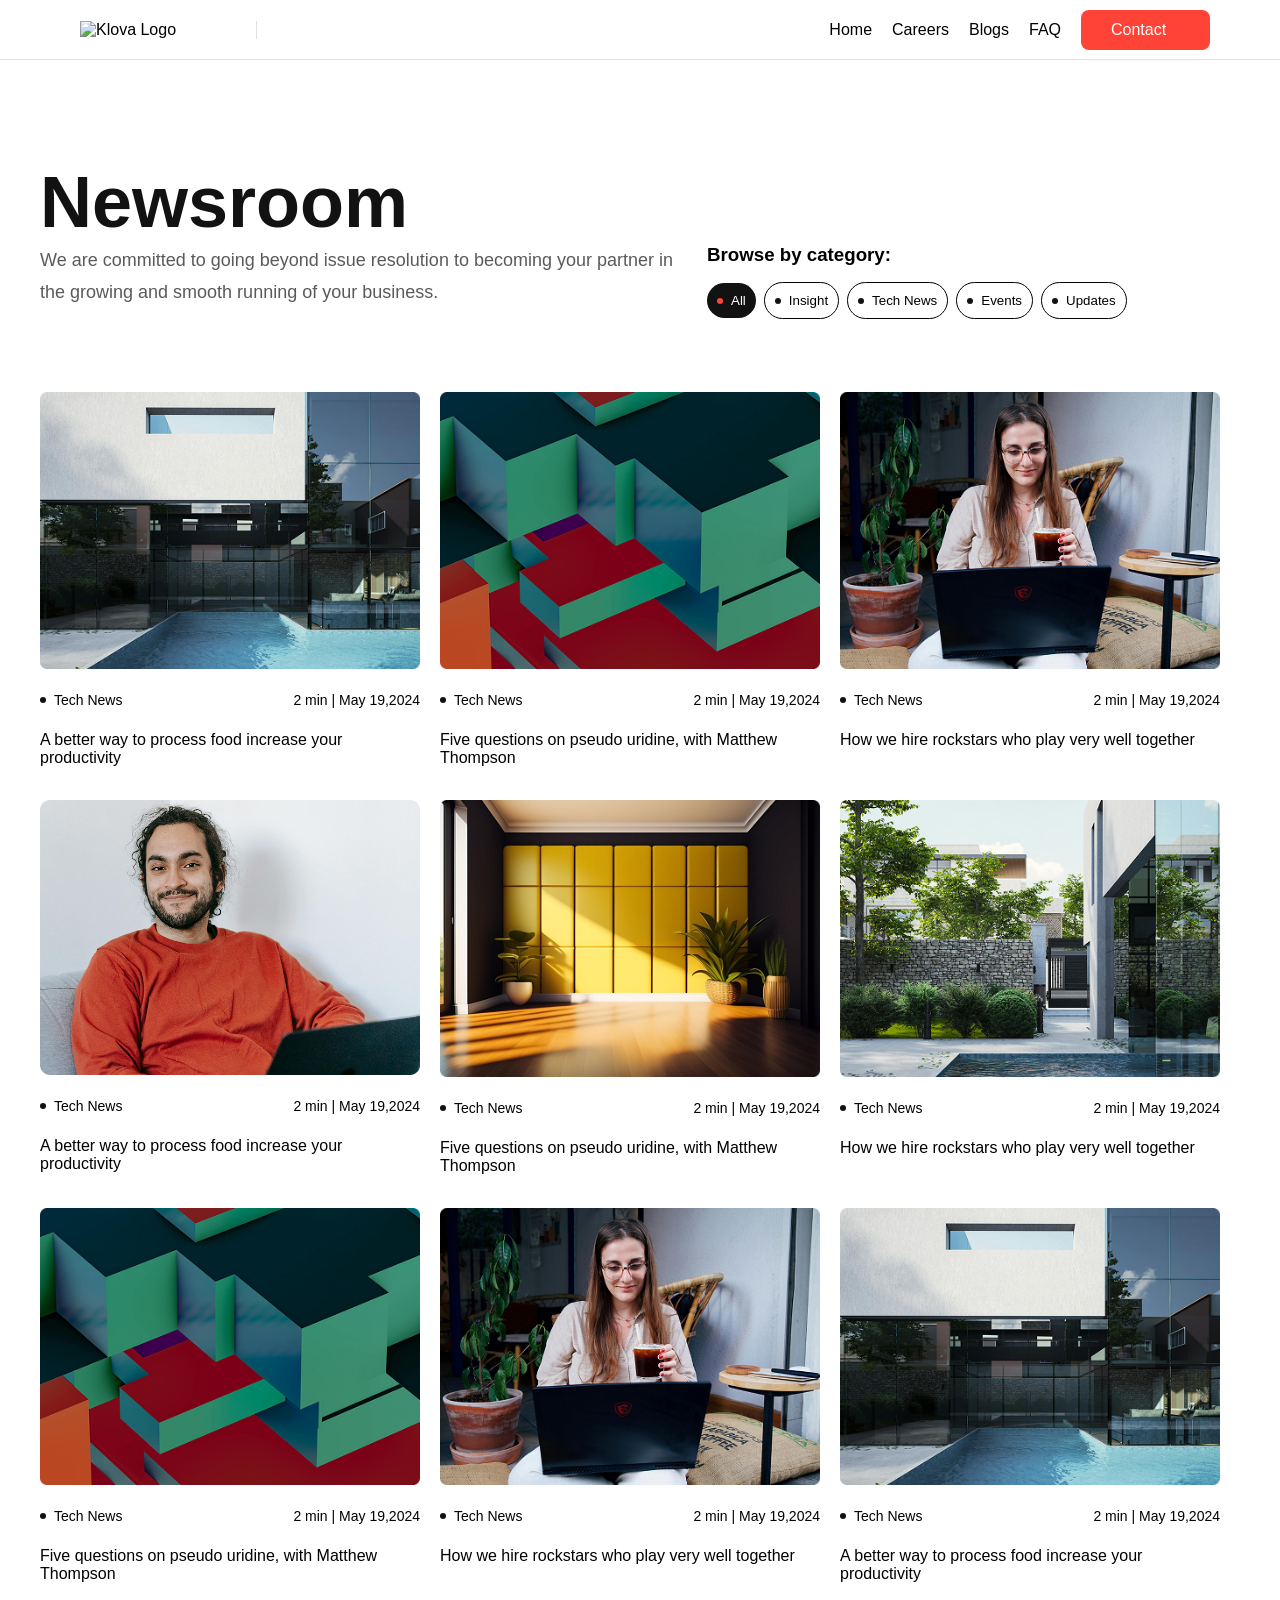
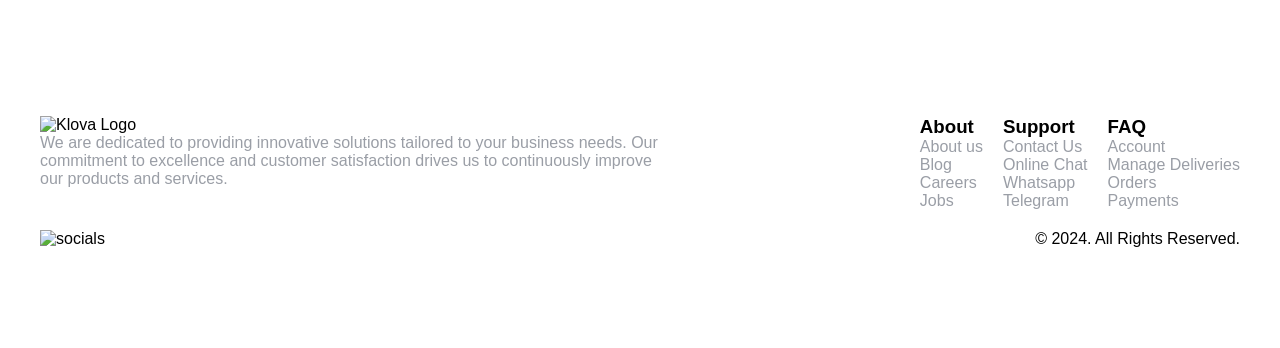
==== blog.html @ 9c0c63ca "Add full website files" ====
<!DOCTYPE html>
<html lang="en">
<head>
    <meta charset="UTF-8">
    <meta name="viewport" content="width=device-width, initial-scale=1.0">
    <title>Klova - Blog</title>
    <link rel="stylesheet" href="blog.css">
</head>
<body>
    <nav class="Desktop">
      <div class="logo">
        <img src="./Images/klova-logo2.png" alt="Klova Logo" />
      </div>

        <ul class="nav-links">
          <li><a href="./index.html">Home</a></li>
          <li><a href="#">Careers</a></li>
          <li><a href="./blog.html">Blogs</a></li>
          <li><a href="#">FAQ</a></li>
          <li><a href="./contact.html" class="nav-contact-btn">
            <img src="./Images/flash.png" alt="" />
            <p>Contact</p>
          </a></li>
        </ul>
      </div>
    </nav>

    <nav class="Mobile">
      <div class="logo">
        <img src="./Images/klova-logo2.png" alt="Klova Logo" />
      </div>

      <div class="menu">
        <img src="./Images/menu.png" alt="Menu Icon" />
      </div>

      <div class="mobile-nav-link">
        <ul class="nav-links">
            <li><a href="#">Home</a></li>
            <li><a href="./career.html">Careers</a></li>
            <li><a href="#">Blogs</a></li>
            <li><a href="#">FAQ</a></li>
            <li><a href="#" class="nav-contact-btn">
                <img src="./Images/flash.png" alt="" />
                <p>Contact</p>
            </a></li>
         </ul>
     </div>
    </nav>

    <header>
        <h1>Newsroom</h1>

        <div class="heading">
            <div class="intro">
                
                <p>We are committed to going beyond issue resolution to becoming your partner in the growing and smooth running of your business.</p>
            </div>

            <div class="Browse">
                <h3>Browse by category:</h3>


                <div class="category">
                    <button class="box-1">
                        <div class="dot-1"></div>
                        <p>All</p>
                    </button>

                    <button class="box">
                        <div class="dot"></div>
                        <p>Insight</p>
                    </button>
                    <button class="box">
                        <div class="dot"></div>
                        <p>Tech News</p>
                    </button>
                    <button class="box">
                        <div class="dot"></div>
                        <p>Events</p>
                    </button>
                    <button class="box">
                        <div class="dot"></div>
                        <p>Updates</p>
                    </button>
                </di>
            </div>
        </div>
    </header>

    <div class="flexbox">
        <div class="container">
            <img src="./Images/Blog-image-1.png" alt="Blog Image 1">
            <div class="info">
                <div class="news">
                    <div class="small-dot-icon"></div>
                    <p>Tech News</p>
                </div>

                <div>
                    <p>2 min | May 19,2024</p>
                </div>
            </div>
            <p>A better way to process food increase your productivity</p>
        </div>

        <div class="container">
            <img src="./Images/Blog-image-2.png" alt="Blog Image 2">
            <div class="info">
                <div class="news">
                    <div class="small-dot-icon"></div>
                    <p>Tech News</p>
                </div>

                <div>
                    <p>2 min | May 19,2024</p>
                </div>
            </div>

            <p>Five questions on pseudo uridine, with Matthew Thompson</p>
        </div>

        <div class="container">
            <img src="./Images/Blog-image-3.png" alt="Blog Image 3">
            <div class="info">
                <div class="news">
                    <div class="small-dot-icon"></div>
                    <p>Tech News</p>
                </div>

                <div>
                    <p>2 min | May 19,2024</p>
                </div>
            </div>

            <p>How we hire rockstars who play very well together</p>
        </div>
    </div>

    <div class="flexbox">
        <div class="container">
            <img src="./Images/Man-with-pc.png" alt="Man with PC">
            <div class="info">
                <div class="news">
                    <div class="small-dot-icon"></div>
                    <p>Tech News</p>
                </div>

                <div>
                    <p>2 min | May 19,2024</p>
                </div>
            </div>

            <p>A better way to process food increase your productivity</p>
        </div>

        <div class="container">
            <img src="./Images/Blog-image-5.png" alt="">
            <div class="info">
                <div class="news">
                    <div class="small-dot-icon"></div>
                    <p>Tech News</p>
                </div>

                <div>
                    <p>2 min | May 19,2024</p>
                </div>
            </div>

            <p>Five questions on pseudo uridine, with Matthew Thompson</p>
        </div>

        <div class="container">
            <img src="./Images/Blog-image-6.png" alt="Blog Image 6">
            <div class="info">
                <div class="news">
                    <div class="small-dot-icon"></div>
                    <p>Tech News</p>
                </div>

                <div>
                    <p>2 min | May 19,2024</p>
                </div>
            </div>

            <p>How we hire rockstars who play very well together</p>
        </div>
    </div>

    <div class="flexbox">
        <div class="container">
            <img src="./Images/Blog-image-2.png" alt="">
            <div class="info">
                <div class="news">
                    <div class="small-dot-icon"></div>
                    <p>Tech News</p>
                </div>

                <div>
                    <p>2 min | May 19,2024</p>
                </div>
            </div>

            <p>Five questions on pseudo uridine, with Matthew Thompson</p>
        </div>

        <div class="container">
            <img src="./Images/Blog-image-3.png" alt="">
            <div class="info">
                <div class="news">
                    <div class="small-dot-icon"></div>
                    <p>Tech News</p>
                </div>

                <div>
                    <p>2 min | May 19,2024</p>
                </div>
            </div>

            <p>How we hire rockstars who play very well together
        </div>

        <div class="container">
            <img src="./Images/Blog-image-1.png" alt="Blog Image 1">
            <div class="info">
                <div class="news">
                    <div class="small-dot-icon"></div>
                    <p>Tech News</p>
                </div>

                <div>
                    <p>2 min | May 19,2024</p>
                </div>
            </div>

            <p>A better way to process food increase your productivity</p>
        </div>
    </div>



    <footer>
        <div class="footer-logo">
            <img src="./Images/klova-logo2.png" alt="Klova Logo" />
            <p>We are dedicated to providing innovative solutions tailored to your business needs. Our commitment to excellence and customer satisfaction drives us to continuously improve our products and services.</p>
        </div>

        <div class="footer-links">
            <div class="About">
                <h3>About</h3>
                <a href="#"><p>About us</p></a>
                <a href="#"><p>Blog</p></a>
                <a href="#"><p>Careers</p></a>
                <a href="#"><p>Jobs</p></a>
            </div>
            <div class="Support">
                <h3>Support</h3>
                <a href="#"><p>Contact Us</p></a>
                <a href="#"><p>Online Chat</p></a>
                <a href="#"><p>Whatsapp</p></a>
                <a href="#"><p>Telegram</p></a>
            </div>
            <div class="FAQ">
                <h3>FAQ</h3>
                <a href="#"><p>Account</p></a>
                <a href="#"><p>Manage Deliveries</p></a>
                <a href="#"><p>Orders</p></a>
                <a href="#"><p>Payments</p></a>
            </div>
        </div>
    </footer>
    <div class="socials">
        <img src="./Images/socials.png" alt="socials" />

        <p>© 2024. All Rights Reserved.</p>
    </div>

    

    <script src="blog.js"></script>
</body>
</html>
---- blog.css ----
* {
  padding: 0;
  margin: 0;
  box-sizing: border-box;
  font-family: "Switzer", sans-serif;
}

body {
  background-color: #fff;
  margin-bottom: 100px;
}

.Desktop {
  display: flex;
  width: 100%;
  height: 60px;
  justify-content: space-between;
  align-items: center;
  border-bottom: 1px solid #e0e0e0;
}

.Mobile {
  display: none;
}

.logo {
  border-right: 1px solid #e0e0e0;
  padding: 0 80px;
}

.nav-links {
  display: flex;
  gap: 20px;
  align-items: center;
  padding: 0 70px;
}

.nav-contact-btn {
  display: flex;
  gap: 10px;
  align-items: center;
  justify-items: center;
  width: 129px;
  height: 40px;
  color: #fff;
  background-color: #ff4337;
  padding: 10px 20px;
  border-radius: 8px;
}

.nav-contact-btn:hover {
  background-color: #ff4337;
  opacity: 0.8;
  scale: 1.1;
  transition: all 0.3s ease;
}

li {
  list-style: none;
}

a {
  text-decoration: none;
  color: #000;
}

header {
  max-width: 1200px;
  margin: auto;
  height: 332px;
  padding-top: 100px;
}

h1 {
  width: 627px;
  height: 84px;
  font-size: 72px;
  font-weight: 600;
  font-style: medium;
  line-height: 84px;
  letter-spacing: -3%;
  color: #121212;
}

.heading {
  display: flex;
  justify-content: space-between;
}

.intro {
  width: 633px;
  height: 64px;
  font-size: 18px;
  line-height: 32px;
  letter-spacing: 0%;
  font-style: medium;
  font-weight: 500;
  color: #121212b2;
}

.Browse {
  width: 533px;
  height: 79px;
  display: flex;
  flex-direction: column;
  gap: 16px;
}

.category {
  display: flex;
  gap: 8px;
  align-items: center;
  justify-items: center;
}

.box {
  display: flex;
  gap: 8px;
  border-radius: 200px;
  padding: 10px;
  border: 1px solid black;
  background-color: #ffffff;
  cursor: pointer;
}

.dot {
  height: 6px;
  width: 6px;
  background-color: #121212;
  border-radius: 50%;
  margin-top: 5px;
}

.box-1 {
  display: flex;
  gap: 8px;
  border-radius: 200px;
  padding: 10px;
  border: none;
  background-color: #121212;
  color: #ffffff;
  cursor: pointer;
}

.dot-1 {
  height: 6px;
  width: 6px;
  background-color: #ff4337;
  border-radius: 50%;
  margin-top: 5px;
}

.flexbox {
  max-width: 1200px;
  margin: auto;
  display: flex;
  gap: 20px;
}

.container {
  display: flex;
  flex-direction: column;
  height: 408px;
  width: 380px;
  gap: 15px;
}

.info {
  display: flex;
  align-items: center;
  justify-content: space-between;
}

.info p {
  font-size: 14px;
  font-weight: 400;
  font-style: medium;
  line-height: 32px;
  letter-spacing: 0%;
}

.news {
  display: flex;
  align-items: center;
  gap: 8px;
}

.small-dot-icon {
  height: 6px;
  width: 6px;
  background-color: #121212;
  border-radius: 50%;
}

footer {
  max-width: 1200px;
  margin: auto;
  display: flex;
  gap: 20px;
  justify-content: space-between;
  margin-top: 100px;
}

footer p {
  color: #9a9ea6;
}

.footer-logo {
  gap: 10px;
  align-items: center;
  width: 630px;
}

.footer-links {
  display: flex;
  gap: 20px;
  align-items: center;
  justify-items: center;
}

.socials {
  display: flex;
  gap: 20px;
  align-items: center;
  justify-content: space-between;
  max-width: 1200px;
  margin: auto;
  padding-top: 20px;
}

@media screen and (max-width: 768px) {
  body {
    justify-content: center;
  }

  .Desktop {
    display: none;
  }

  .Mobile {
    display: flex;
    justify-content: space-between;
    align-items: center;
    border-bottom: 1px solid #ddd;
    width: 100%;
  }

  .logo {
    border-right: 1px solid #e0e0e0;
    padding: 0 15px;
  }

  .menu {
    width: 30px;
    height: 30px;
    cursor: pointer;
  }

  .mobile-nav-link {
    display: none;
    flex-direction: column;
    position: absolute;
    top: 50px;
    left: 0;
    width: 756px;
    background-color: white;
    box-shadow: 0 2px 5px rgba(0, 0, 0, 0.1);
    border: 1px solid #ddd;
    padding: 20px 30px;
  }

  .mobile-nav-link .nav-links {
    margin-left: -95px;
  }

  header {
    width: 100%;
    margin: auto;
    height: 378px;
    padding-top: 100px;
    display: flex;
    flex-direction: column;
    padding: 20px;
    gap: 16px;
  }

  h1 {
    width: 210px;
    height: 56px;
    font-size: 43px;
    font-weight: 600;
    font-style: medium;
    line-height: 56px;
    letter-spacing: -3%;
    color: #121212;
  }

  .heading {
    display: flex;
    flex-direction: column;
    justify-content: space-between;
    gap: 20px;
  }

  .intro {
    width: 342px;
    height: 72px;
    font-size: 16px;
    line-height: 24px;
    letter-spacing: 0%;
    font-style: medium;
    font-weight: 500;
    color: #121212b2;
  }

  .Browse {
    width: 342px;
    height: 260px;
    display: flex;
    flex-direction: column;
    gap: 16px;
  }

  .category {
    display: flex;
    gap: 8px;
    align-items: center;
    justify-items: center;
    max-width: 342px;
    height: 80px;
  }

  .box {
    display: flex;
    gap: 8px;
    border-radius: 200px;
    padding: 10px;
    border: 1px solid black;
    background-color: #ffffff;
    cursor: pointer;
  }

  .dot {
    height: 6px;
    width: 6px;
    background-color: #121212;
    border-radius: 50%;
    margin-top: 5px;
  }

  .box-1 {
    display: flex;
    gap: 8px;
    border-radius: 200px;
    padding: 10px;
    border: none;
    background-color: #121212;
    color: #ffffff;
    cursor: pointer;
  }

  .dot-1 {
    height: 6px;
    width: 6px;
    background-color: #ff4337;
    border-radius: 50%;
    margin-top: 5px;
  }

  .flexbox {
    width: 342px;
    display: flex;
    flex-direction: column;
    align-items: center;
    gap: 20px;
  }

  .container {
    display: flex;
    flex-direction: column;
    height: 408px;
    width: 380px;
    gap: 15px;
    padding: 20px;
  }

  footer {
    max-width: 1200px;
    margin: auto;
    display: flex;
    flex-direction: column;
    gap: 20px;
    top: 181px;
    padding: 20px;
    justify-content: space-between;
  }

  .footer-logo {
    gap: 10px;
    align-items: center;
    width: 100%;
  }

  .footer-links {
    display: flex;
    flex-direction: column;
    left: 0;
    gap: 20px;
    align-items: flex-start;
    justify-items: center;
  }

  .socials {
    padding: 20px;
    display: flex;
    flex-direction: column;
    gap: 10px;
    align-items: flex-start;
  }
}
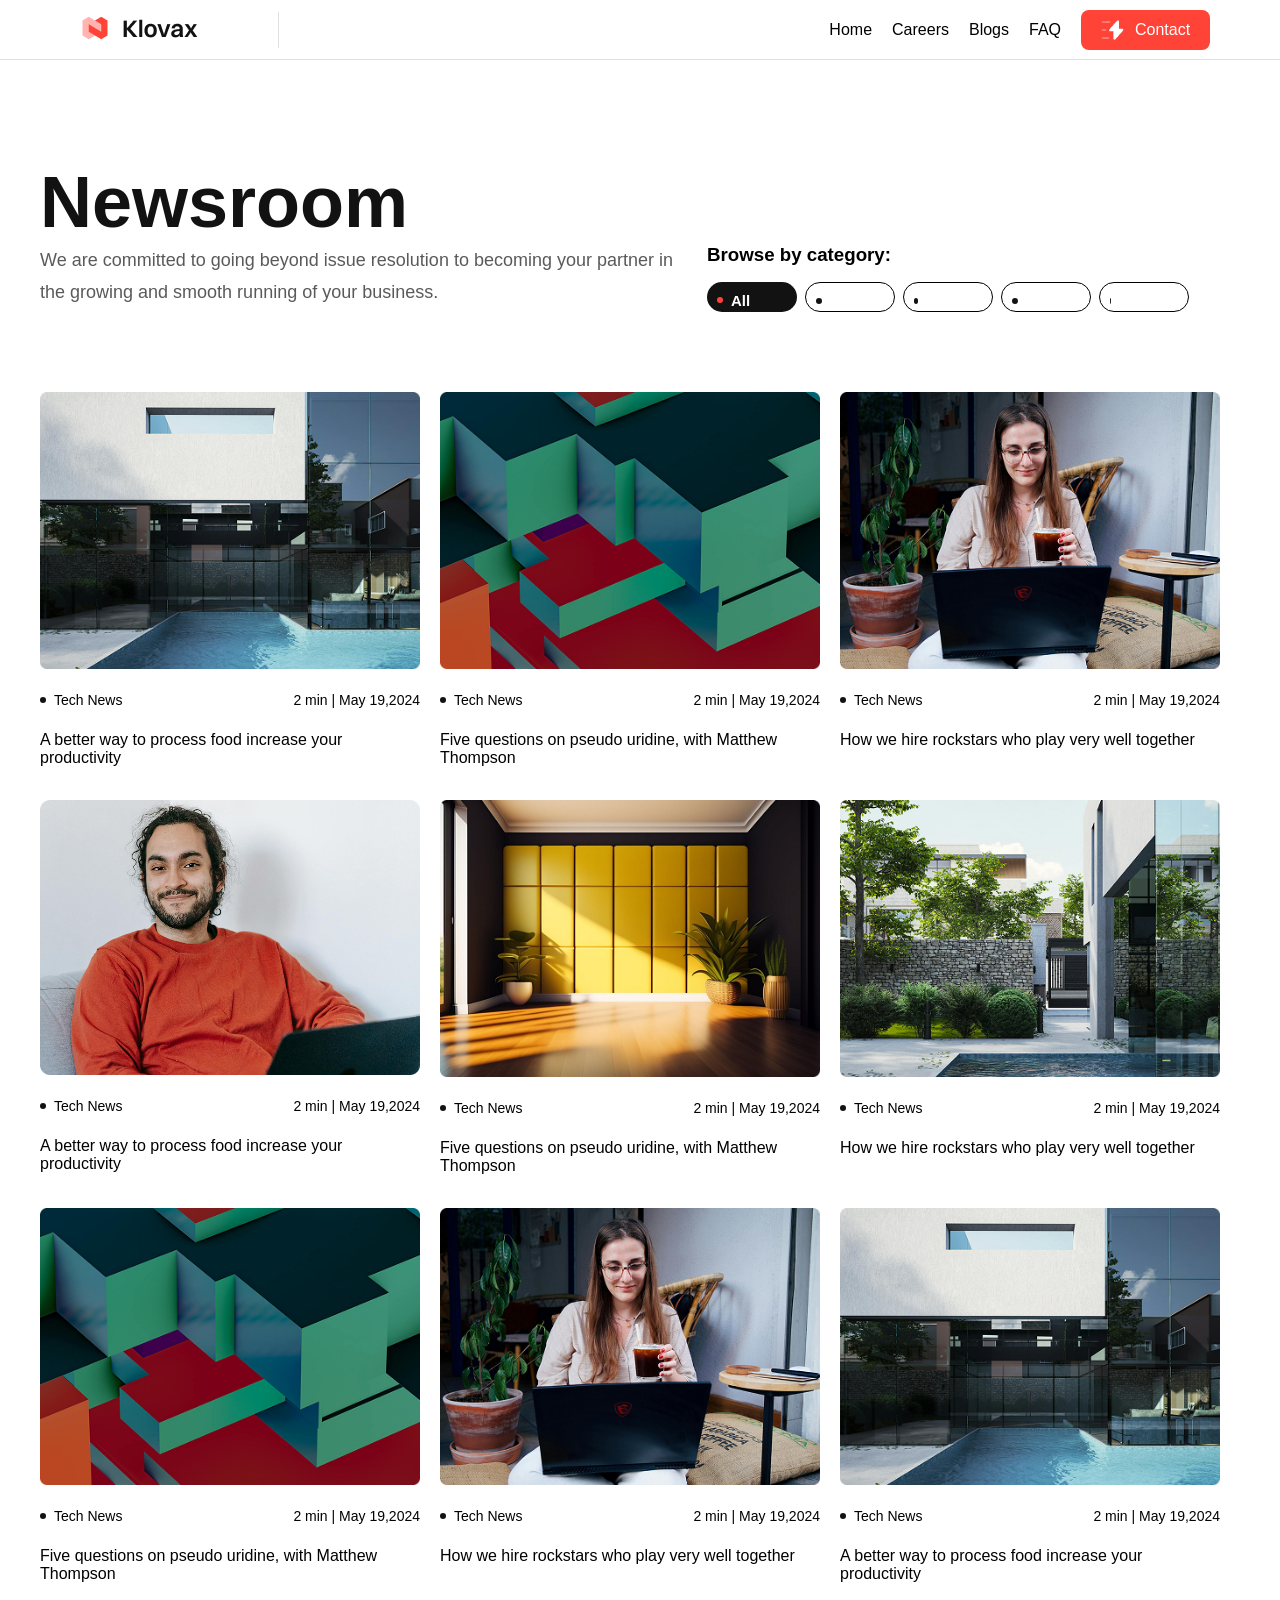
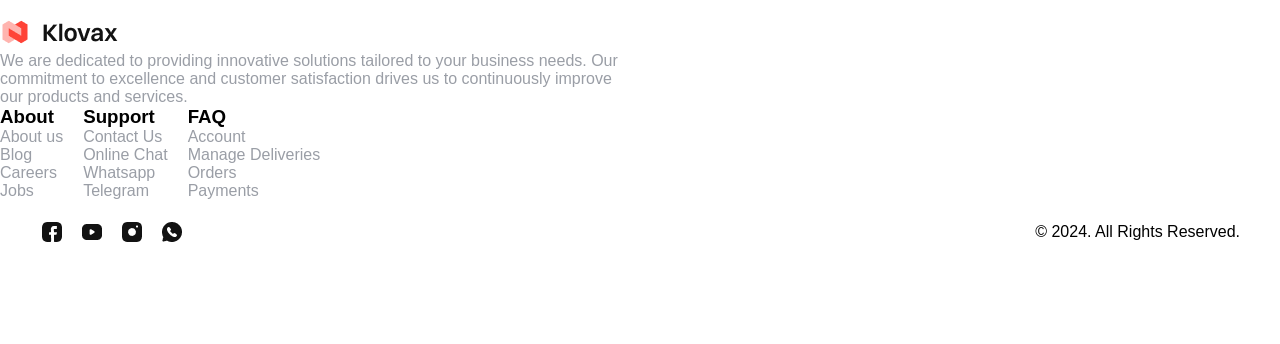
==== commit f7cf26c7: "Update" ====
--- a/blog.html
+++ b/blog.html
@@ -14,9 +14,9 @@
 
         <ul class="nav-links">
           <li><a href="./index.html">Home</a></li>
-          <li><a href="#">Careers</a></li>
+          <li><a href="./career.html">Careers</a></li>
           <li><a href="./blog.html">Blogs</a></li>
-          <li><a href="#">FAQ</a></li>
+          <li><a href="./faq.html">FAQ</a></li>
           <li><a href="./contact.html" class="nav-contact-btn">
             <img src="./Images/flash.png" alt="" />
             <p>Contact</p>
@@ -36,11 +36,11 @@
 
       <div class="mobile-nav-link">
         <ul class="nav-links">
-            <li><a href="#">Home</a></li>
+            <li><a href="./index.html">Home</a></li>
             <li><a href="./career.html">Careers</a></li>
-            <li><a href="#">Blogs</a></li>
-            <li><a href="#">FAQ</a></li>
-            <li><a href="#" class="nav-contact-btn">
+            <li><a href="./blog.html">Blogs</a></li>
+            <li><a href="./faq.html">FAQ</a></li>
+            <li><a href="./contact.html" class="nav-contact-btn">
                 <img src="./Images/flash.png" alt="" />
                 <p>Contact</p>
             </a></li>
--- a/blog.css
+++ b/blog.css
@@ -192,13 +192,192 @@
   border-radius: 50%;
 }
 
-footer {
-  max-width: 1200px;
-  margin: auto;
-  display: flex;
-  gap: 20px;
+.build {
+  max-width: 1300px;
+  padding: 20px;
+  margin: auto;
+  margin-bottom: 40px;
+}
+
+.link {
+  display: none;
+}
+
+.today {
+  width: 100%;
+  height: 703px;
+  background-color: #1c070f;
+  margin: auto;
+  border-radius: 20px;
+  margin-top: 60px;
+}
+
+.klova1 {
+  display: flex;
+  justify-content: center;
+}
+
+.today img {
+  width: 149px;
+  height: 149px;
+  margin-top: 60px;
+}
+
+.commit {
+  width: 50%;
+  font-size: 15px;
+  margin: 0 auto;
+  text-align: center;
+  margin-top: 50px;
+  color: #ffffff;
+}
+
+.commit h2 {
+  font-size: 60px;
+  margin-top: 20px;
+  margin-bottom: 20px;
+}
+
+.commit p {
+  font-size: 16px;
+  font-weight: 100px;
+  line-height: 40px;
+}
+
+.services {
+  width: 500px;
+  height: 60px;
+  display: flex;
+  flex-direction: row;
+  gap: 18px;
+  margin: auto;
+  margin-top: 80px;
+}
+
+.btn1 {
+  width: 242px;
+  height: 60px;
+  background-color: #ff4337;
+  border: none;
+  border-radius: 10px;
+  font-size: 16px;
+  display: flex;
+  align-items: center;
+  justify-content: center;
+  gap: 10px;
+  color: white;
+}
+
+.btn1 img {
+  width: 24px;
+  height: 24px;
+  align-items: center;
+  margin-top: -1px;
+}
+
+.btn2 {
+  width: 242px;
+  height: 60px;
+  background-color: white;
+  border: none;
+  color: black;
+  border-radius: 10px;
+  font-size: 16px;
+  display: flex;
+  align-items: center;
+  justify-content: center;
+  gap: 10px;
+}
+
+.btn2 img {
+  width: 24px;
+  height: 24px;
+  align-items: center;
+  margin-top: -1px;
+}
+
+.newsletter {
+  max-width: 1300px;
+  padding: 20px;
+  margin: auto;
+}
+
+.offer {
+  width: 100%;
+  height: 198px;
+  background-color: #ffeceb;
+  border-radius: 10px;
+  margin: auto;
+}
+
+.offer h3 {
+  font-size: 20px;
+  padding-top: 20px;
+  margin-left: 20px;
+  font-size: 20px;
+}
+
+.offer p {
+  padding-top: 5px;
+  margin-left: 20px;
+  font-size: 15px;
+  color: grey;
+  display: flex;
+}
+
+.first {
+  width: 700px;
+  height: 74px;
+}
+
+.subscribe-box {
+  width: 90%;
+  background: white;
+  border-radius: 20px;
+  padding: 14px;
+  display: flex;
+  align-items: center;
   justify-content: space-between;
-  margin-top: 100px;
+  gap: 15px;
+  margin: auto;
+  margin-top: 30px;
+}
+
+.input-area {
+  display: flex;
+  align-items: center;
+  flex: 1;
+  padding: 0 18px;
+}
+
+input {
+  border: none;
+  outline: none;
+  background: transparent;
+  font-size: 20px;
+  color: #6f7684;
+  width: 100%;
+}
+
+input::placeholder {
+  color: #6f7684;
+}
+
+button {
+  width: 90px;
+  height: 30px;
+  border: none;
+  border-radius: 12px;
+  background: #ff4338;
+  color: white;
+  font-size: 15px;
+  font-weight: 700;
+  cursor: pointer;
+  transition: 0.3s ease;
+}
+
+button:hover {
+  background: #e53935;
 }
 
 footer p {
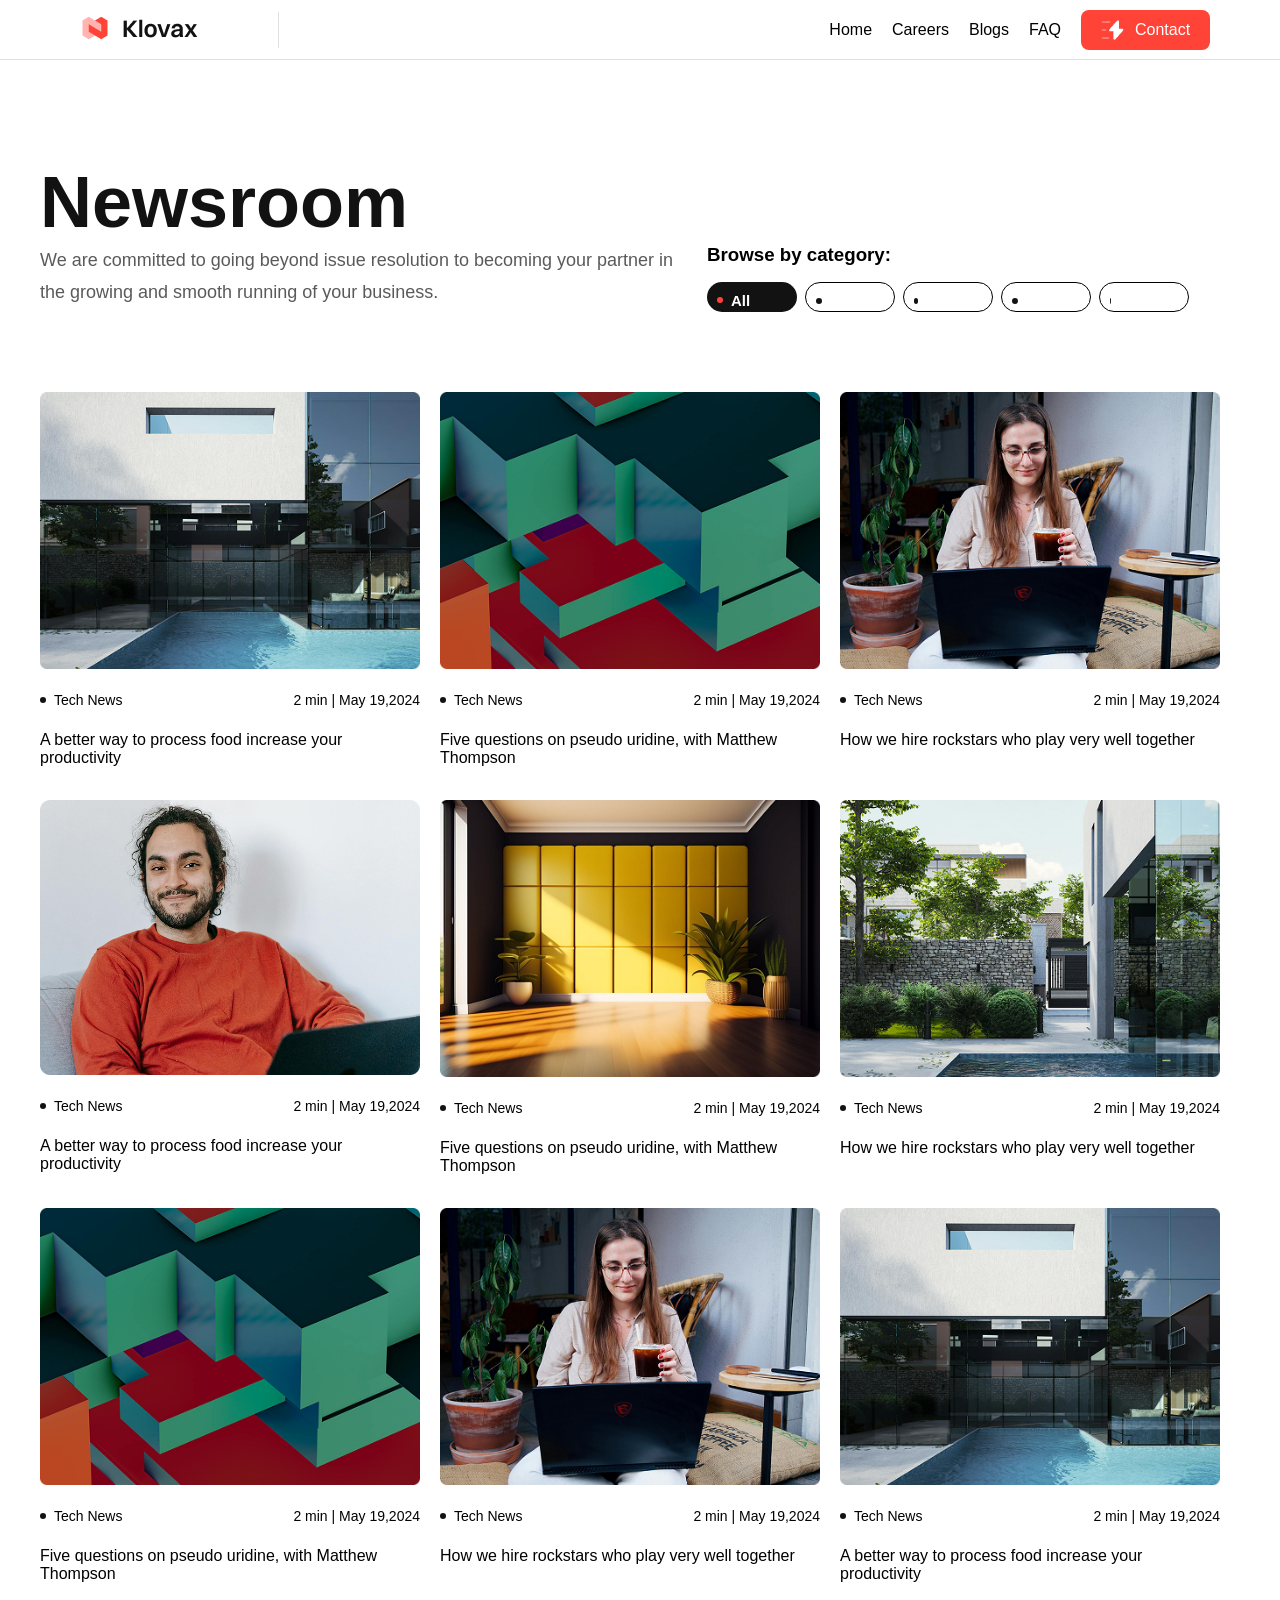
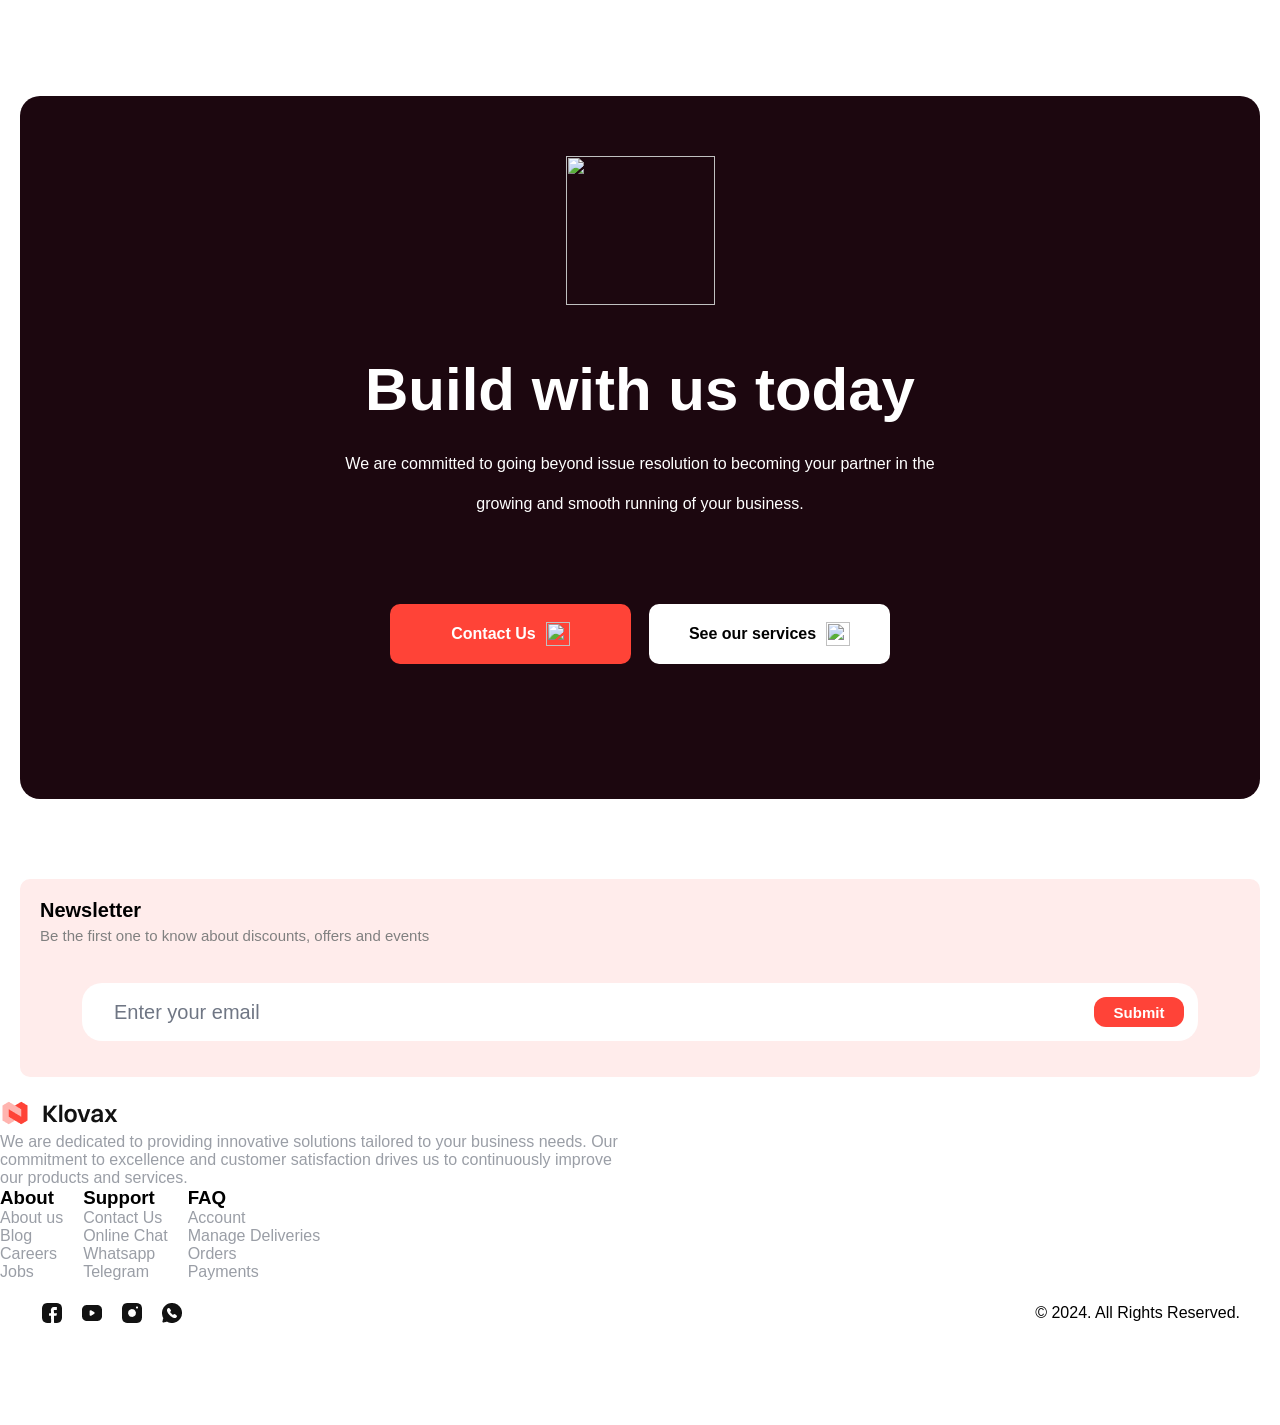
==== commit 253f15da: "Merge main into Home" ====
--- a/blog.html
+++ b/blog.html
@@ -14,9 +14,9 @@
 
         <ul class="nav-links">
           <li><a href="./index.html">Home</a></li>
-          <li><a href="./career.html">Careers</a></li>
+          <li><a href="#">Careers</a></li>
           <li><a href="./blog.html">Blogs</a></li>
-          <li><a href="./faq.html">FAQ</a></li>
+          <li><a href="#">FAQ</a></li>
           <li><a href="./contact.html" class="nav-contact-btn">
             <img src="./Images/flash.png" alt="" />
             <p>Contact</p>
@@ -36,11 +36,11 @@
 
       <div class="mobile-nav-link">
         <ul class="nav-links">
-            <li><a href="./index.html">Home</a></li>
+            <li><a href="#">Home</a></li>
             <li><a href="./career.html">Careers</a></li>
-            <li><a href="./blog.html">Blogs</a></li>
-            <li><a href="./faq.html">FAQ</a></li>
-            <li><a href="./contact.html" class="nav-contact-btn">
+            <li><a href="#">Blogs</a></li>
+            <li><a href="#">FAQ</a></li>
+            <li><a href="#" class="nav-contact-btn">
                 <img src="./Images/flash.png" alt="" />
                 <p>Contact</p>
             </a></li>
@@ -237,7 +237,41 @@
         </div>
     </div>
 
-
+    <section class="build">
+      <div class="today">
+        <div class="klova1"><img src="/Klova-App/Images/Klova logo.png" alt=""></div>
+        <div class="commit">
+          <h2>Build with us today</h2>
+          <p>We are committed to going beyond issue resolution to becoming your partner in the growing and smooth running of your business.</p>
+        </div>
+
+        <div class="services">
+          <button class="btn1"><p>Contact Us</p> <img src="/Klova-App/Images/arrow.png" alt=""></button>
+          <button class="btn2"><p>See our services</p> <img src="/Klova-App/Images/arrowz.png" alt=""></button>
+        </div>      
+      </div>
+    </section>
+
+    <section class="newsletter">
+      <div class="offer">
+
+        <div class="first">
+          <h3>Newsletter</h3>
+          <p>Be the first one to know  about discounts, offers and events</p>
+        </div>
+  
+
+        <div class="subscribe-box">
+          <div class="input-area">
+            <input type="email" placeholder="Enter your email">
+          </div>
+          <button>Submit</button>
+        </div>
+
+        
+ 
+      </div>
+    </section>
 
     <footer>
         <div class="footer-logo">
